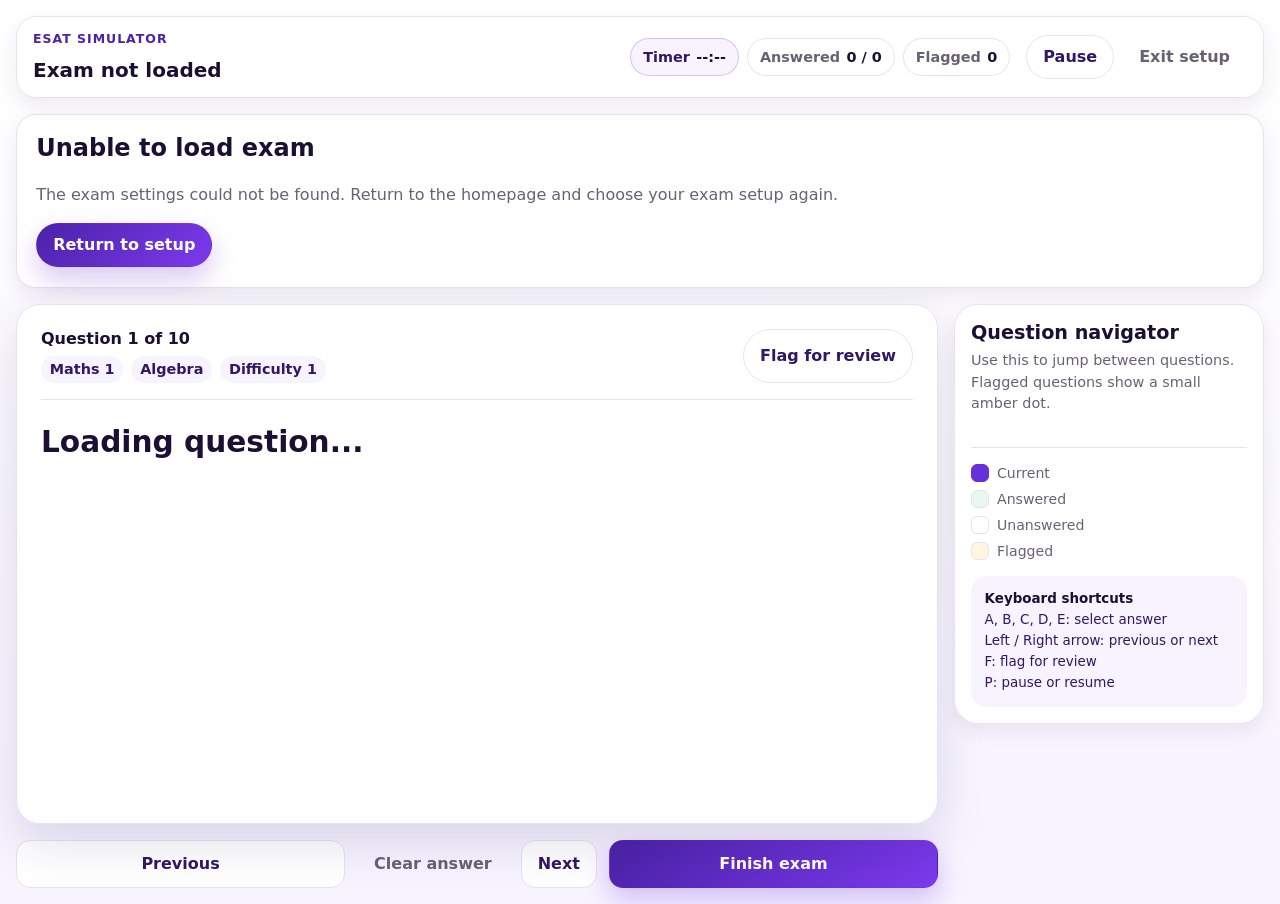
==== exam.html @ 034f460e "Add exam engine" ====
<!DOCTYPE html>
<html lang="en">
<head>
  <meta charset="UTF-8">
  <meta name="viewport" content="width=device-width, initial-scale=1.0">
  <title>Exam | ESAT Simulator</title>
  <meta name="description" content="Timed ESAT-style local exam simulator.">
  <link rel="stylesheet" href="assets/styles.css">

  <style>
    body.exam-body {
      background: linear-gradient(180deg, #ffffff, #f7f3ff);
    }

    .exam-shell {
      width: min(100%, 1280px);
      margin: 0 auto;
      padding: 1rem;
    }

    .exam-topbar {
      position: sticky;
      top: 0;
      z-index: 20;
      display: grid;
      grid-template-columns: minmax(220px, 1fr) auto auto;
      align-items: center;
      gap: 1rem;
      padding: 0.9rem 1rem;
      border: 1px solid var(--line);
      border-radius: 20px;
      background: rgba(255, 255, 255, 0.94);
      box-shadow: var(--shadow-sm);
    }

    .exam-title-block h1 {
      margin: 0;
      color: var(--purple-950);
      font-size: 1.25rem;
      line-height: 1.2;
    }

    .exam-stat-row {
      display: flex;
      flex-wrap: wrap;
      gap: 0.5rem;
      align-items: center;
      justify-content: center;
    }

    .exam-pill {
      display: inline-flex;
      align-items: center;
      gap: 0.4rem;
      min-height: 38px;
      padding: 0.55rem 0.75rem;
      border: 1px solid var(--line);
      border-radius: 999px;
      background: var(--white);
      color: var(--muted);
      font-size: 0.9rem;
      font-weight: 750;
    }

    .exam-pill strong {
      color: var(--purple-950);
      font-variant-numeric: tabular-nums;
    }

    .timer-pill {
      border-color: rgba(124, 58, 237, 0.28);
      background: var(--purple-50);
      color: var(--purple-800);
    }

    .timer-pill.warning {
      background: var(--warning-bg);
      color: var(--warning);
    }

    .timer-pill.danger {
      background: #fff1f2;
      color: #b91c1c;
    }

    .exam-header-actions {
      display: flex;
      gap: 0.5rem;
      align-items: center;
    }

    .exam-layout {
      display: grid;
      grid-template-columns: minmax(0, 1fr) 310px;
      gap: 1rem;
      align-items: start;
      margin-top: 1rem;
    }

    .question-card {
      position: relative;
      min-height: 520px;
      padding: 1.5rem;
      border: 1px solid var(--line);
      border-radius: 24px;
      background: rgba(255, 255, 255, 0.94);
      box-shadow: var(--shadow-md);
      overflow: hidden;
    }

    .question-header {
      display: flex;
      justify-content: space-between;
      gap: 1rem;
      padding-bottom: 1rem;
      border-bottom: 1px solid var(--line);
    }

    .question-number {
      color: var(--purple-950);
      font-weight: 900;
    }

    .question-kicker {
      display: flex;
      flex-wrap: wrap;
      gap: 0.5rem;
      margin-top: 0.5rem;
      color: var(--muted);
      font-size: 0.9rem;
      font-weight: 750;
    }

    .question-kicker span {
      display: inline-flex;
      padding: 0.35rem 0.55rem;
      border-radius: 999px;
      background: var(--purple-50);
      color: var(--purple-800);
    }

    .question-text {
      margin: 1.35rem 0 1.2rem;
      color: var(--purple-950);
      font-size: clamp(1.25rem, 2.5vw, 1.85rem);
      line-height: 1.45;
    }

    .answer-list {
      display: grid;
      gap: 0.75rem;
      margin-top: 1rem;
    }

    .answer-option {
      display: grid;
      grid-template-columns: 44px minmax(0, 1fr);
      align-items: center;
      gap: 0.85rem;
      width: 100%;
      min-height: 62px;
      padding: 0.75rem;
      border: 1px solid var(--line);
      border-radius: 16px;
      background: var(--white);
      color: var(--ink);
      text-align: left;
    }

    .answer-option:hover {
      border-color: rgba(124, 58, 237, 0.45);
      box-shadow: var(--shadow-sm);
    }

    .answer-option.selected {
      border-color: var(--purple-500);
      background: linear-gradient(180deg, #ffffff, var(--purple-50));
      box-shadow: 0 0 0 4px rgba(124, 58, 237, 0.1);
    }

    .answer-letter {
      display: grid;
      place-items: center;
      width: 38px;
      height: 38px;
      border-radius: 999px;
      background: var(--purple-100);
      color: var(--purple-800);
      font-weight: 900;
    }

    .answer-option.selected .answer-letter {
      background: var(--purple-600);
      color: var(--white);
    }

    .answer-text {
      font-size: 1rem;
      line-height: 1.45;
    }

    .exam-control-row {
      display: grid;
      grid-template-columns: 1fr auto auto 1fr;
      gap: 0.75rem;
      margin-top: 1rem;
    }

    .exam-control-row .button {
      min-height: 48px;
      border-radius: 14px;
    }

    .flag-active {
      border-color: rgba(154, 91, 0, 0.3);
      background: var(--warning-bg);
      color: var(--warning);
    }

    .pause-overlay {
      position: absolute;
      inset: 0;
      z-index: 10;
      display: none;
      place-items: center;
      padding: 1.5rem;
      background: rgba(255, 255, 255, 0.97);
      text-align: center;
    }

    .pause-overlay.visible {
      display: grid;
    }

    .pause-box {
      width: min(100%, 460px);
      padding: 1.5rem;
      border: 1px solid var(--line);
      border-radius: 24px;
      background: var(--white);
      box-shadow: var(--shadow-md);
    }

    .pause-box h2 {
      margin: 0;
      color: var(--purple-950);
      font-size: 1.6rem;
    }

    .pause-box p {
      margin: 0.75rem 0 1.2rem;
      color: var(--muted);
      line-height: 1.6;
    }

    .navigator-panel {
      position: sticky;
      top: 6.5rem;
      padding: 1rem;
      border: 1px solid var(--line);
      border-radius: 24px;
      background: rgba(255, 255, 255, 0.94);
      box-shadow: var(--shadow-sm);
    }

    .navigator-panel h2 {
      margin: 0;
      color: var(--purple-950);
      font-size: 1.2rem;
    }

    .navigator-panel p {
      margin: 0.4rem 0 1rem;
      color: var(--muted);
      font-size: 0.9rem;
      line-height: 1.5;
    }

    .question-nav-grid {
      display: grid;
      grid-template-columns: repeat(5, 1fr);
      gap: 0.45rem;
    }

    .nav-question-button {
      position: relative;
      display: grid;
      place-items: center;
      min-height: 42px;
      border: 1px solid var(--line);
      border-radius: 12px;
      background: var(--white);
      color: var(--muted);
      font-weight: 850;
    }

    .nav-question-button.current {
      border-color: var(--purple-600);
      background: var(--purple-600);
      color: var(--white);
    }

    .nav-question-button.answered:not(.current) {
      border-color: rgba(19, 122, 70, 0.25);
      background: var(--success-bg);
      color: var(--success);
    }

    .nav-question-button.flagged::after {
      content: "";
      position: absolute;
      top: 5px;
      right: 5px;
      width: 8px;
      height: 8px;
      border-radius: 999px;
      background: #f59e0b;
    }

    .nav-legend {
      display: grid;
      gap: 0.5rem;
      margin-top: 1rem;
      padding-top: 1rem;
      border-top: 1px solid var(--line);
    }

    .legend-item {
      display: flex;
      align-items: center;
      gap: 0.5rem;
      color: var(--muted);
      font-size: 0.88rem;
    }

    .legend-swatch {
      width: 18px;
      height: 18px;
      border: 1px solid var(--line);
      border-radius: 6px;
      background: var(--white);
    }

    .legend-swatch.current {
      border-color: var(--purple-600);
      background: var(--purple-600);
    }

    .legend-swatch.answered {
      background: var(--success-bg);
    }

    .legend-swatch.flagged {
      background: var(--warning-bg);
    }

    .keyboard-help {
      margin-top: 1rem;
      padding: 0.85rem;
      border-radius: 16px;
      background: var(--purple-50);
      color: var(--purple-800);
      font-size: 0.84rem;
      line-height: 1.55;
    }

    .keyboard-help strong {
      color: var(--purple-950);
    }

    .exam-error {
      margin-top: 1rem;
      padding: 1.2rem;
      border: 1px solid var(--line);
      border-radius: 20px;
      background: #ffffff;
      box-shadow: var(--shadow-sm);
    }

    .exam-error h2 {
      margin-top: 0;
      color: var(--purple-950);
    }

    .exam-error p {
      color: var(--muted);
      line-height: 1.6;
    }

    @media (max-width: 1020px) {
      .exam-topbar {
        grid-template-columns: 1fr;
      }

      .exam-stat-row {
        justify-content: flex-start;
      }

      .exam-header-actions {
        justify-content: flex-start;
      }

      .exam-layout {
        grid-template-columns: 1fr;
      }

      .navigator-panel {
        position: static;
      }
    }

    @media (max-width: 680px) {
      .exam-shell {
        padding: 0.75rem;
      }

      .question-card {
        min-height: 480px;
        padding: 1rem;
      }

      .question-header {
        flex-direction: column;
      }

      .exam-control-row {
        grid-template-columns: 1fr;
      }

      .question-nav-grid {
        grid-template-columns: repeat(4, 1fr);
      }

      .answer-option {
        grid-template-columns: 38px minmax(0, 1fr);
      }

      .answer-letter {
        width: 34px;
        height: 34px;
      }
    }
  </style>
</head>

<body class="exam-body">
  <div class="exam-shell">
    <header class="exam-topbar">
      <div class="exam-title-block">
        <p class="eyebrow">ESAT Simulator</p>
        <h1 id="examModuleTitle">Loading exam...</h1>
      </div>

      <div class="exam-stat-row" aria-label="Exam status">
        <div id="timerPill" class="exam-pill timer-pill">
          Timer
          <strong id="timerDisplay">--:--</strong>
        </div>
        <div class="exam-pill">
          Answered
          <strong id="answeredCount">0 / 0</strong>
        </div>
        <div class="exam-pill">
          Flagged
          <strong id="flaggedCount">0</strong>
        </div>
      </div>

      <div class="exam-header-actions">
        <button type="button" id="pauseBtn" class="button button-secondary">Pause</button>
        <a href="index.html" class="button button-ghost">Exit setup</a>
      </div>
    </header>

    <main id="examApp">
      <div id="examError" class="exam-error" hidden>
        <h2>Unable to load exam</h2>
        <p id="examErrorText">
          The exam settings could not be found. Return to the homepage and choose your exam setup again.
        </p>
        <a href="index.html" class="button button-primary">Return to setup</a>
      </div>

      <div id="examInterface" class="exam-layout" hidden>
        <section class="exam-main" aria-label="Question area">
          <article class="question-card">
            <div id="pauseOverlay" class="pause-overlay" aria-live="polite">
              <div class="pause-box">
                <h2>Exam paused</h2>
                <p>The question has been hidden while the timer is paused. Press P or use the button below to resume.</p>
                <button type="button" id="resumeOverlayBtn" class="button button-primary full-width">Resume exam</button>
              </div>
            </div>

            <div class="question-header">
              <div>
                <div class="question-number" id="questionPosition">Question 1 of 10</div>
                <div class="question-kicker">
                  <span id="questionSubject">Maths 1</span>
                  <span id="questionTopic">Algebra</span>
                  <span id="questionDifficulty">Difficulty 1</span>
                </div>
              </div>

              <button type="button" id="flagBtn" class="button button-secondary">
                Flag for review
              </button>
            </div>

            <h2 id="questionText" class="question-text">Loading question...</h2>

            <div id="answerList" class="answer-list" role="radiogroup" aria-label="Answer choices"></div>
          </article>

          <div class="exam-control-row">
            <button type="button" id="prevBtn" class="button button-secondary">Previous</button>
            <button type="button" id="clearAnswerBtn" class="button button-ghost">Clear answer</button>
            <button type="button" id="nextBtn" class="button button-secondary">Next</button>
            <button type="button" id="finishBtn" class="button button-primary">Finish exam</button>
          </div>
        </section>

        <aside class="navigator-panel" aria-label="Question navigator">
          <h2>Question navigator</h2>
          <p>Use this to jump between questions. Flagged questions show a small amber dot.</p>

          <div id="questionNavigator" class="question-nav-grid"></div>

          <div class="nav-legend">
            <div class="legend-item">
              <span class="legend-swatch current"></span>
              Current
            </div>
            <div class="legend-item">
              <span class="legend-swatch answered"></span>
              Answered
            </div>
            <div class="legend-item">
              <span class="legend-swatch"></span>
              Unanswered
            </div>
            <div class="legend-item">
              <span class="legend-swatch flagged"></span>
              Flagged
            </div>
          </div>

          <div class="keyboard-help">
            <strong>Keyboard shortcuts</strong><br>
            A, B, C, D, E: select answer<br>
            Left / Right arrow: previous or next<br>
            F: flag for review<br>
            P: pause or resume
          </div>
        </aside>
      </div>
    </main>
  </div>

  <script src="assets/questionBank.js"></script>
  <script src="assets/topicWeights.js"></script>
  <script src="assets/app.js"></script>
  <script src="assets/exam.js"></script>
</body>
</html>
---- assets/styles.css ----
:root {
  --purple-950: #1b1033;
  --purple-900: #26134d;
  --purple-800: #321766;
  --purple-700: #4b22a8;
  --purple-600: #6730d8;
  --purple-500: #7c3aed;
  --purple-100: #ede7ff;
  --purple-50: #f7f3ff;

  --white: #ffffff;
  --ink: #171321;
  --muted: #686174;
  --line: #e7e1f4;
  --soft: #faf8ff;
  --success: #137a46;
  --success-bg: #e9f8ef;
  --warning: #9a5b00;
  --warning-bg: #fff6df;

  --shadow-sm: 0 8px 20px rgba(36, 20, 82, 0.08);
  --shadow-md: 0 18px 50px rgba(36, 20, 82, 0.14);
  --radius-sm: 10px;
  --radius-md: 16px;
  --radius-lg: 24px;
  --max-width: 1180px;
}

* {
  box-sizing: border-box;
}

html {
  scroll-behavior: smooth;
}

body {
  margin: 0;
  min-height: 100vh;
  font-family: Inter, ui-sans-serif, system-ui, -apple-system, BlinkMacSystemFont, "Segoe UI", Arial, sans-serif;
  color: var(--ink);
  background:
    radial-gradient(circle at top left, rgba(124, 58, 237, 0.16), transparent 34rem),
    linear-gradient(180deg, var(--white), var(--purple-50));
}

a {
  color: inherit;
  text-decoration: none;
}

button,
input {
  font: inherit;
}

button {
  cursor: pointer;
}

button:disabled {
  cursor: not-allowed;
  opacity: 0.55;
}

code {
  padding: 0.15rem 0.35rem;
  border: 1px solid var(--line);
  border-radius: 6px;
  background: var(--purple-50);
  color: var(--purple-800);
  font-size: 0.92em;
}

.page-shell {
  width: min(100%, var(--max-width));
  margin: 0 auto;
  padding: 0 1.25rem 2rem;
}

.site-header {
  display: flex;
  align-items: center;
  justify-content: space-between;
  gap: 1.5rem;
  padding: 1.25rem 0;
}

.brand {
  display: inline-flex;
  align-items: center;
  gap: 0.75rem;
}

.brand-mark {
  display: grid;
  place-items: center;
  width: 44px;
  height: 44px;
  border-radius: 14px;
  background: linear-gradient(135deg, var(--purple-700), var(--purple-500));
  color: var(--white);
  font-weight: 800;
  box-shadow: var(--shadow-sm);
}

.brand-text {
  display: flex;
  flex-direction: column;
  line-height: 1.1;
}

.brand-text strong {
  font-size: 1rem;
  color: var(--purple-950);
}

.brand-text small {
  margin-top: 0.2rem;
  color: var(--muted);
}

.main-nav {
  display: flex;
  align-items: center;
  gap: 0.35rem;
  padding: 0.35rem;
  border: 1px solid var(--line);
  border-radius: 999px;
  background: rgba(255, 255, 255, 0.76);
  backdrop-filter: blur(12px);
}

.main-nav a {
  padding: 0.6rem 0.9rem;
  border-radius: 999px;
  color: var(--muted);
  font-weight: 650;
  font-size: 0.92rem;
}

.main-nav a:hover,
.main-nav a.active {
  background: var(--purple-100);
  color: var(--purple-800);
}

.hero {
  display: grid;
  grid-template-columns: minmax(0, 1.35fr) minmax(320px, 0.65fr);
  gap: 1.5rem;
  align-items: stretch;
  padding: 3.5rem 0 2rem;
}

.hero-content {
  padding: 3rem;
  border: 1px solid var(--line);
  border-radius: var(--radius-lg);
  background:
    linear-gradient(135deg, rgba(255, 255, 255, 0.94), rgba(247, 243, 255, 0.92)),
    radial-gradient(circle at top right, rgba(124, 58, 237, 0.16), transparent 18rem);
  box-shadow: var(--shadow-md);
}

.eyebrow {
  margin: 0 0 0.75rem;
  color: var(--purple-700);
  font-size: 0.78rem;
  font-weight: 800;
  letter-spacing: 0.08em;
  text-transform: uppercase;
}

.hero h1 {
  max-width: 760px;
  margin: 0;
  color: var(--purple-950);
  font-size: clamp(2.15rem, 6vw, 4.5rem);
  line-height: 0.98;
  letter-spacing: -0.055em;
}

.hero-copy {
  max-width: 690px;
  margin: 1.4rem 0 0;
  color: var(--muted);
  font-size: 1.08rem;
  line-height: 1.7;
}

.hero-actions {
  display: flex;
  flex-wrap: wrap;
  gap: 0.75rem;
  margin-top: 2rem;
}

.button {
  display: inline-flex;
  align-items: center;
  justify-content: center;
  min-height: 44px;
  padding: 0.75rem 1rem;
  border: 1px solid transparent;
  border-radius: 999px;
  font-weight: 800;
  line-height: 1;
  transition: transform 0.18s ease, box-shadow 0.18s ease, background 0.18s ease;
}

.button:hover {
  transform: translateY(-1px);
}

.button-primary {
  background: linear-gradient(135deg, var(--purple-700), var(--purple-500));
  color: var(--white);
  box-shadow: 0 12px 26px rgba(103, 48, 216, 0.26);
}

.button-primary:hover {
  box-shadow: 0 16px 32px rgba(103, 48, 216, 0.32);
}

.button-secondary {
  border-color: var(--line);
  background: var(--white);
  color: var(--purple-800);
}

.button-secondary:hover {
  background: var(--purple-50);
}

.button-ghost {
  border-color: transparent;
  background: transparent;
  color: var(--muted);
}

.button-ghost:hover {
  background: var(--purple-50);
  color: var(--purple-800);
}

.full-width {
  width: 100%;
}

.hero-panel,
.sticky-panel,
.info-card,
.workflow-card {
  border: 1px solid var(--line);
  background: rgba(255, 255, 255, 0.86);
  box-shadow: var(--shadow-sm);
}

.hero-panel {
  display: flex;
  flex-direction: column;
  justify-content: space-between;
  padding: 1.4rem;
  border-radius: var(--radius-lg);
}

.panel-topline {
  display: inline-flex;
  align-items: center;
  gap: 0.5rem;
  color: var(--purple-800);
  font-weight: 800;
}

.live-dot {
  width: 0.75rem;
  height: 0.75rem;
  border-radius: 999px;
  background: #22c55e;
  box-shadow: 0 0 0 5px rgba(34, 197, 94, 0.14);
}

.metric-grid {
  display: grid;
  gap: 0.75rem;
  margin: 1.5rem 0;
}

.metric {
  padding: 1rem;
  border: 1px solid var(--line);
  border-radius: var(--radius-md);
  background: var(--soft);
}

.metric span {
  display: block;
  margin-bottom: 0.35rem;
  color: var(--muted);
  font-size: 0.85rem;
}

.metric strong {
  color: var(--purple-950);
  font-size: 1.2rem;
}

.small-note,
.muted {
  color: var(--muted);
}

.small-note {
  margin: 0;
  font-size: 0.9rem;
  line-height: 1.5;
}

.section-grid {
  display: grid;
  grid-template-columns: minmax(0, 1fr) 340px;
  gap: 1.5rem;
  align-items: start;
  padding: 2rem 0;
}

.setup-main,
.info-section {
  min-width: 0;
}

.section-heading {
  margin-bottom: 1.2rem;
}

.section-heading h2 {
  margin: 0;
  color: var(--purple-950);
  font-size: clamp(1.65rem, 3vw, 2.35rem);
  line-height: 1.05;
  letter-spacing: -0.035em;
}

.section-heading p:not(.eyebrow) {
  max-width: 720px;
  margin: 0.75rem 0 0;
  color: var(--muted);
  line-height: 1.65;
}

.setup-form {
  display: grid;
  gap: 1rem;
}

.choice-section {
  margin: 0;
  padding: 1.25rem;
  border: 1px solid var(--line);
  border-radius: var(--radius-lg);
  background: rgba(255, 255, 255, 0.86);
  box-shadow: var(--shadow-sm);
}

.choice-section legend {
  display: flex;
  align-items: center;
  gap: 0.65rem;
  padding: 0 0.3rem;
  color: var(--purple-950);
  font-weight: 850;
}

.step-number {
  display: grid;
  place-items: center;
  width: 1.75rem;
  height: 1.75rem;
  border-radius: 999px;
  background: var(--purple-100);
  color: var(--purple-800);
  font-size: 0.85rem;
}

.card-options {
  display: grid;
  gap: 0.9rem;
  margin-top: 1rem;
}

.three-columns {
  grid-template-columns: repeat(3, minmax(0, 1fr));
}

.choice-card {
  position: relative;
  display: block;
  min-height: 154px;
}

.choice-card.compact {
  min-height: 118px;
}

.choice-card input {
  position: absolute;
  inset: 1rem auto auto 1rem;
  width: 1.1rem;
  height: 1.1rem;
  accent-color: var(--purple-600);
}

.choice-card-body {
  display: flex;
  flex-direction: column;
  height: 100%;
  padding: 1.1rem 1.1rem 1.1rem 2.8rem;
  border: 1px solid var(--line);
  border-radius: var(--radius-md);
  background: var(--white);
  transition: border 0.18s ease, box-shadow 0.18s ease, transform 0.18s ease, background 0.18s ease;
}

.choice-card:hover .choice-card-body {
  transform: translateY(-1px);
  border-color: rgba(124, 58, 237, 0.42);
  box-shadow: var(--shadow-sm);
}

.choice-card input:checked + .choice-card-body {
  border-color: var(--purple-500);
  background: linear-gradient(180deg, var(--white), var(--purple-50));
  box-shadow: 0 0 0 4px rgba(124, 58, 237, 0.10);
}

.choice-title {
  color: var(--purple-950);
  font-size: 1.05rem;
  font-weight: 850;
}

.choice-subtitle {
  margin-top: 0.45rem;
  color: var(--muted);
  font-size: 0.92rem;
  line-height: 1.45;
}

.choice-meta {
  display: inline-flex;
  width: fit-content;
  margin-top: auto;
  padding: 0.35rem 0.55rem;
  border-radius: 999px;
  background: var(--purple-100);
  color: var(--purple-800);
  font-size: 0.78rem;
  font-weight: 800;
}

.summary-panel {
  min-width: 0;
}

.sticky-panel {
  position: sticky;
  top: 1rem;
  padding: 1.25rem;
  border-radius: var(--radius-lg);
}

.summary-header h3 {
  margin: 0;
  color: var(--purple-950);
  font-size: 1.45rem;
}

.summary-list {
  display: grid;
  gap: 0.75rem;
  margin: 1rem 0;
}

.summary-list div {
  display: flex;
  align-items: flex-start;
  justify-content: space-between;
  gap: 1rem;
  padding: 0.85rem 0;
  border-bottom: 1px solid var(--line);
}

.summary-list span {
  color: var(--muted);
}

.summary-list strong {
  color: var(--purple-950);
  text-align: right;
}

.status-message {
  margin: 1rem 0;
  padding: 0.8rem 0.9rem;
  border-radius: var(--radius-sm);
  font-size: 0.92rem;
  font-weight: 750;
  line-height: 1.45;
}

.status-message.success {
  background: var(--success-bg);
  color: var(--success);
}

.status-message.warning {
  background: var(--warning-bg);
  color: var(--warning);
}

.summary-actions {
  display: grid;
  gap: 0.65rem;
}

.info-section {
  padding: 2rem 0;
}

.info-grid {
  display: grid;
  grid-template-columns: 340px minmax(0, 1fr);
  gap: 1rem;
}

.info-card {
  padding: 1.25rem;
  border-radius: var(--radius-lg);
}

.info-card.wide {
  min-width: 0;
}

.info-card h3,
.workflow-card h3 {
  margin: 0 0 0.9rem;
  color: var(--purple-950);
}

.bank-stats {
  display: grid;
  gap: 0.5rem;
}

.stat-row {
  display: flex;
  justify-content: space-between;
  gap: 1rem;
  padding: 0.75rem 0;
  border-bottom: 1px solid var(--line);
}

.stat-row span {
  color: var(--muted);
}

.stat-row strong {
  color: var(--purple-950);
}

.stat-row-total {
  margin-top: 0.25rem;
  padding: 0.85rem;
  border: 0;
  border-radius: var(--radius-sm);
  background: var(--purple-50);
}

.topic-preview {
  display: grid;
  gap: 1rem;
}

.topic-card {
  padding: 1rem;
  border: 1px solid var(--line);
  border-radius: var(--radius-md);
  background: var(--white);
}

.topic-card-header {
  display: flex;
  align-items: baseline;
  justify-content: space-between;
  gap: 1rem;
  margin-bottom: 0.9rem;
}

.topic-card-header h4 {
  margin: 0;
  color: var(--purple-950);
}

.topic-card-header span {
  color: var(--muted);
  font-size: 0.88rem;
  font-weight: 700;
}

.topic-line {
  display: grid;
  gap: 0.35rem;
  margin: 0.75rem 0;
}

.topic-line-top {
  display: flex;
  justify-content: space-between;
  gap: 1rem;
  color: var(--muted);
  font-size: 0.88rem;
}

.topic-line-top span:first-child {
  color: var(--ink);
  font-weight: 700;
}

.topic-bar {
  overflow: hidden;
  height: 0.55rem;
  border-radius: 999px;
  background: var(--purple-100);
}

.topic-bar span {
  display: block;
  height: 100%;
  border-radius: inherit;
  background: linear-gradient(90deg, var(--purple-700), var(--purple-500));
}

.workflow-grid {
  display: grid;
  grid-template-columns: repeat(3, minmax(0, 1fr));
  gap: 1rem;
}

.workflow-card {
  padding: 1.25rem;
  border-radius: var(--radius-lg);
}

.workflow-card span {
  display: inline-flex;
  margin-bottom: 1rem;
  color: var(--purple-600);
  font-size: 0.85rem;
  font-weight: 900;
  letter-spacing: 0.08em;
}

.workflow-card p {
  margin: 0;
  color: var(--muted);
  line-height: 1.6;
}

.site-footer {
  display: flex;
  flex-wrap: wrap;
  justify-content: space-between;
  gap: 0.75rem;
  padding: 2rem 0 1rem;
  border-top: 1px solid var(--line);
  color: var(--purple-950);
  font-size: 0.92rem;
}

.site-footer p {
  margin: 0;
}

@media (max-width: 980px) {
  .hero,
  .section-grid,
  .info-grid {
    grid-template-columns: 1fr;
  }

  .sticky-panel {
    position: static;
  }

  .three-columns,
  .workflow-grid {
    grid-template-columns: 1fr;
  }

  .hero-content {
    padding: 2rem;
  }
}

@media (max-width: 680px) {
  .page-shell {
    padding: 0 1rem 1.5rem;
  }

  .site-header {
    align-items: flex-start;
    flex-direction: column;
  }

  .main-nav {
    width: 100%;
    justify-content: space-between;
  }

  .main-nav a {
    flex: 1;
    text-align: center;
  }

  .hero {
    padding-top: 1.5rem;
  }

  .hero-content {
    padding: 1.4rem;
  }

  .hero-actions {
    flex-direction: column;
  }

  .button {
    width: 100%;
  }

  .choice-section,
  .info-card,
  .workflow-card,
  .sticky-panel {
    padding: 1rem;
  }

  .summary-list div,
  .stat-row,
  .topic-card-header,
  .topic-line-top {
    align-items: flex-start;
    flex-direction: column;
    gap: 0.35rem;
  }

  .summary-list strong {
    text-align: left;
  }
}
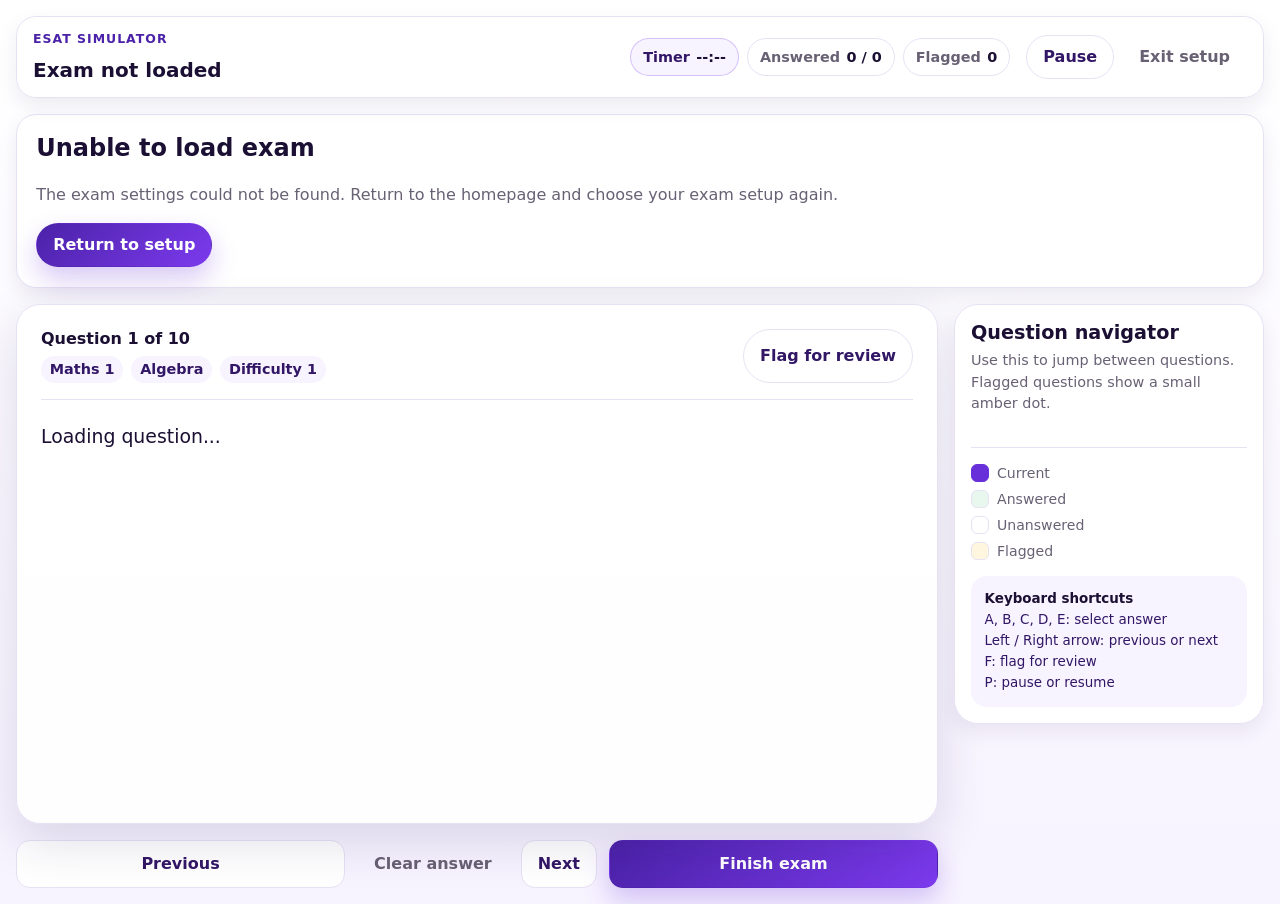
==== commit 3e7b5812: "Adjust exam question text display" ====
--- a/exam.html
+++ b/exam.html
@@ -142,8 +142,10 @@
     .question-text {
       margin: 1.35rem 0 1.2rem;
       color: var(--purple-950);
-      font-size: clamp(1.25rem, 2.5vw, 1.85rem);
-      line-height: 1.45;
+      font-size: clamp(1rem, 1.6vw, 1.18rem);
+      font-weight: 500;
+      line-height: 1.65;
+      white-space: pre-line;
     }
 
     .answer-list {
@@ -507,7 +509,11 @@
               </button>
             </div>
 
-            <h2 id="questionText" class="question-text">Loading question...</h2>
+            <div id="questionText" class="question-text">Loading question...</div>
+
+            <div id="questionImageWrap" class="question-image-wrap" hidden>
+              <img id="questionImage" class="question-image" src="" alt="">
+            </div>
 
             <div id="answerList" class="answer-list" role="radiogroup" aria-label="Answer choices"></div>
           </article>
--- a/assets/styles.css
+++ b/assets/styles.css
@@ -759,4 +759,293 @@
   .summary-list strong {
     text-align: left;
   }
+}
+.question-text {
+  white-space: pre-line;
+  font-size: clamp(1rem, 1.6vw, 1.18rem);
+  font-weight: 500;
+  line-height: 1.65;
+}
+
+.question-image-wrap {
+  display: flex;
+  justify-content: center;
+  margin: 0 0 1.2rem;
+  padding: 1rem;
+  border: 1px solid var(--line);
+  border-radius: var(--radius-md);
+  background: var(--soft);
+}
+
+.question-image-wrap[hidden] {
+  display: none;
+}
+
+.question-image {
+  display: block;
+  max-width: 100%;
+  max-height: 420px;
+  width: auto;
+  height: auto;
+  border-radius: var(--radius-sm);
+  object-fit: contain;
+}
+
+/* Lightweight local maths rendering */
+.math-rendered {
+  font-family: inherit;
+}
+
+.math-inline {
+  display: inline;
+  line-height: inherit;
+  white-space: normal;
+}
+
+.math-inline sup,
+.math-inline sub {
+  font-size: 0.72em;
+  line-height: 0;
+  position: relative;
+  vertical-align: baseline;
+}
+
+.math-inline sup {
+  top: -0.48em;
+}
+
+.math-inline sub {
+  top: 0.22em;
+}
+
+.math-frac {
+  display: inline-grid;
+  grid-template-rows: auto auto;
+  align-items: center;
+  justify-items: center;
+  vertical-align: middle;
+  margin: 0 0.14em;
+  line-height: 1.05;
+  font-size: 0.94em;
+}
+
+.math-frac .math-num {
+  display: block;
+  padding: 0 0.22em 0.08em;
+  border-bottom: 1.5px solid currentColor;
+  min-width: 1.15em;
+  text-align: center;
+}
+
+.math-frac .math-den {
+  display: block;
+  padding: 0.08em 0.22em 0;
+  min-width: 1.15em;
+  text-align: center;
+}
+
+.math-sqrt {
+  display: inline-flex;
+  align-items: flex-start;
+  vertical-align: middle;
+  margin: 0 0.08em;
+}
+
+.math-sqrt::before {
+  content: "√";
+  font-size: 1.08em;
+  line-height: 1;
+  margin-right: 0.02em;
+}
+
+.math-radicand {
+  display: inline-block;
+  padding: 0.02em 0.18em 0;
+  border-top: 1.5px solid currentColor;
+  line-height: 1.15;
+}
+
+.answer-text .math-frac,
+.review-question .math-frac,
+.explanation-box .math-frac {
+  transform: translateY(-0.03em);
+}
+
+.question-text .math-frac {
+  font-size: 0.9em;
+}
+
+.question-text .math-sqrt {
+  font-size: 0.95em;
+}
+/* Student profile system */
+.profile-widget {
+  display: grid;
+  grid-template-columns: minmax(0, 1fr) auto;
+  gap: 1rem;
+  align-items: center;
+  margin: 0 0 1rem;
+  padding: 1rem;
+  border: 1px solid var(--line);
+  border-radius: 20px;
+  background: rgba(255, 255, 255, 0.9);
+  box-shadow: var(--shadow-sm);
+}
+
+.profile-widget h2 {
+  margin: 0;
+  color: var(--purple-950);
+  font-size: 1.15rem;
+}
+
+.profile-widget h2 span {
+  color: var(--purple-700);
+}
+
+.profile-widget p:not(.eyebrow) {
+  margin: 0.35rem 0 0;
+  color: var(--muted);
+  font-size: 0.92rem;
+}
+
+.profile-widget-actions {
+  display: flex;
+  flex-wrap: wrap;
+  justify-content: flex-end;
+  gap: 0.5rem;
+}
+
+.profile-widget select {
+  min-height: 44px;
+  padding: 0.65rem 0.8rem;
+  border: 1px solid var(--line);
+  border-radius: 999px;
+  background: #ffffff;
+  color: var(--purple-950);
+  font-weight: 750;
+}
+
+.profile-import-label {
+  position: relative;
+  overflow: hidden;
+}
+
+.profile-import-label input {
+  position: absolute;
+  inset: 0;
+  opacity: 0;
+  cursor: pointer;
+}
+
+/* Lightweight local maths rendering */
+.math-rendered {
+  font-family: inherit;
+}
+
+.math-inline {
+  display: inline;
+  line-height: inherit;
+  white-space: normal;
+}
+
+.math-inline sup,
+.math-inline sub {
+  font-size: 0.72em;
+  line-height: 0;
+  position: relative;
+  vertical-align: baseline;
+}
+
+.math-inline sup {
+  top: -0.48em;
+}
+
+.math-inline sub {
+  top: 0.22em;
+}
+
+.math-frac {
+  display: inline-grid;
+  grid-template-rows: auto auto;
+  align-items: center;
+  justify-items: center;
+  vertical-align: middle;
+  margin: 0 0.14em;
+  line-height: 1.05;
+  font-size: 0.94em;
+}
+
+.math-frac .math-num {
+  display: block;
+  padding: 0 0.22em 0.08em;
+  border-bottom: 1.5px solid currentColor;
+  min-width: 1.15em;
+  text-align: center;
+}
+
+.math-frac .math-den {
+  display: block;
+  padding: 0.08em 0.22em 0;
+  min-width: 1.15em;
+  text-align: center;
+}
+
+.math-sqrt {
+  display: inline-flex;
+  align-items: flex-start;
+  vertical-align: middle;
+  margin: 0 0.08em;
+}
+
+.math-sqrt::before {
+  content: "√";
+  font-size: 1.08em;
+  line-height: 1;
+  margin-right: 0.02em;
+}
+
+.math-radicand {
+  display: inline-block;
+  padding: 0.02em 0.18em 0;
+  border-top: 1.5px solid currentColor;
+  line-height: 1.15;
+}
+
+.answer-text .math-frac,
+.review-question .math-frac,
+.explanation-box .math-frac {
+  transform: translateY(-0.03em);
+}
+
+.question-text .math-frac {
+  font-size: 0.9em;
+}
+
+.question-text .math-sqrt {
+  font-size: 0.95em;
+}
+
+.exam-repeat-notice {
+  margin: 1rem 0;
+}
+
+@media (max-width: 980px) {
+  .profile-widget {
+    grid-template-columns: 1fr;
+  }
+
+  .profile-widget-actions {
+    justify-content: flex-start;
+  }
+}
+
+@media (max-width: 680px) {
+  .profile-widget-actions {
+    flex-direction: column;
+  }
+
+  .profile-widget-actions .button,
+  .profile-widget-actions select {
+    width: 100%;
+  }
 }
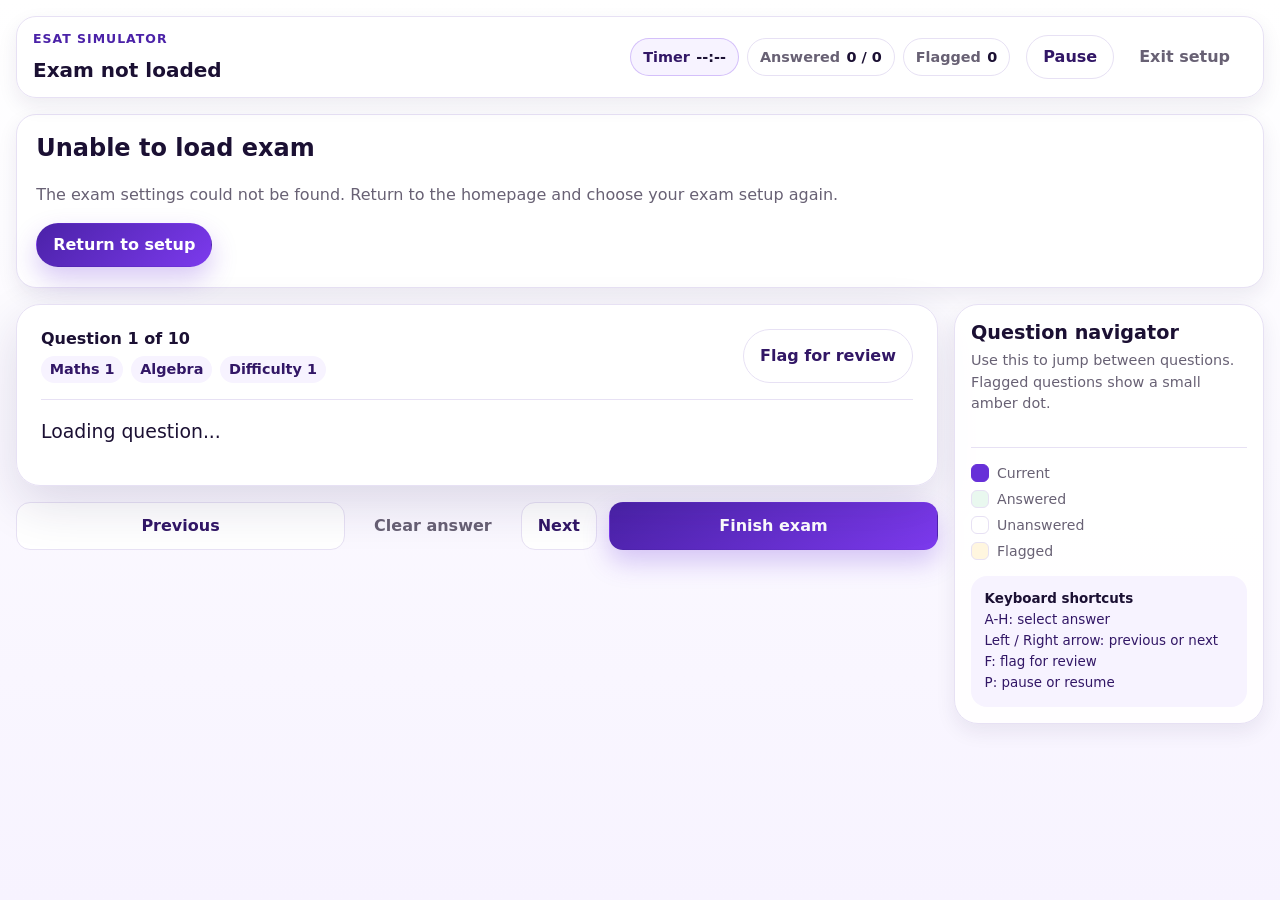
==== commit a3764cae: "Add KaTeX rendering and clean formula data" ====
--- a/exam.html
+++ b/exam.html
@@ -4,8 +4,9 @@
   <meta charset="UTF-8">
   <meta name="viewport" content="width=device-width, initial-scale=1.0">
   <title>Exam | ESAT Simulator</title>
-  <meta name="description" content="Timed ESAT-style local exam simulator.">
-  <link rel="stylesheet" href="assets/styles.css">
+  <meta name="description" content="Timed ESAT-style local exam simulator.">
+  <link rel="stylesheet" href="assets/styles.css">
+  <link rel="stylesheet" href="https://cdn.jsdelivr.net/npm/katex@0.17.0/dist/katex.min.css" integrity="sha384-vlBdW0r3AcZO/HboRPznQNowvexd3fY8qHOWkBi5q7KGgqJ+F48+DceybYmrVbmB" crossorigin="anonymous">
 
   <style>
     body.exam-body {
@@ -97,9 +98,9 @@
       margin-top: 1rem;
     }
 
-    .question-card {
-      position: relative;
-      min-height: 520px;
+    .question-card {
+      position: relative;
+      min-height: 0;
       padding: 1.5rem;
       border: 1px solid var(--line);
       border-radius: 24px;
@@ -139,31 +140,31 @@
       color: var(--purple-800);
     }
 
-    .question-text {
-      margin: 1.35rem 0 1.2rem;
+    .question-text {
+      margin: 1.1rem 0 0.95rem;
       color: var(--purple-950);
       font-size: clamp(1rem, 1.6vw, 1.18rem);
       font-weight: 500;
-      line-height: 1.65;
+      line-height: 1.52;
       white-space: pre-line;
     }
 
-    .answer-list {
-      display: grid;
-      gap: 0.75rem;
-      margin-top: 1rem;
+    .answer-list {
+      display: grid;
+      gap: 0.55rem;
+      margin-top: 0.8rem;
     }
 
     .answer-option {
       display: grid;
-      grid-template-columns: 44px minmax(0, 1fr);
+      grid-template-columns: 40px minmax(0, 1fr);
       align-items: center;
       gap: 0.85rem;
       width: 100%;
-      min-height: 62px;
-      padding: 0.75rem;
-      border: 1px solid var(--line);
-      border-radius: 16px;
+      min-height: 52px;
+      padding: 0.58rem 0.7rem;
+      border: 1px solid var(--line);
+      border-radius: 13px;
       background: var(--white);
       color: var(--ink);
       text-align: left;
@@ -183,8 +184,8 @@
     .answer-letter {
       display: grid;
       place-items: center;
-      width: 38px;
-      height: 38px;
+      width: 34px;
+      height: 34px;
       border-radius: 999px;
       background: var(--purple-100);
       color: var(--purple-800);
@@ -416,8 +417,8 @@
         padding: 0.75rem;
       }
 
-      .question-card {
-        min-height: 480px;
+      .question-card {
+        min-height: 0;
         padding: 1rem;
       }
 
@@ -511,8 +512,9 @@
 
             <div id="questionText" class="question-text">Loading question...</div>
 
-            <div id="questionImageWrap" class="question-image-wrap" hidden>
-              <img id="questionImage" class="question-image" src="" alt="">
+            <div id="questionImageWrap" class="question-image-wrap" hidden>
+              <img id="questionImage" class="question-image" src="" alt="">
+              <p id="questionImageError" class="question-image-error" hidden></p>
             </div>
 
             <div id="answerList" class="answer-list" role="radiogroup" aria-label="Answer choices"></div>
@@ -553,7 +555,7 @@
 
           <div class="keyboard-help">
             <strong>Keyboard shortcuts</strong><br>
-            A, B, C, D, E: select answer<br>
+            A-H: select answer<br>
             Left / Right arrow: previous or next<br>
             F: flag for review<br>
             P: pause or resume
@@ -563,9 +565,11 @@
     </main>
   </div>
 
-  <script src="assets/questionBank.js"></script>
-  <script src="assets/topicWeights.js"></script>
-  <script src="assets/app.js"></script>
-  <script src="assets/exam.js"></script>
+  <script src="assets/questionBank.js"></script>
+  <script src="assets/topicWeights.js"></script>
+  <script src="https://cdn.jsdelivr.net/npm/katex@0.17.0/dist/katex.min.js" integrity="sha384-AtrdNsnxl/75rvBneBVH7DtOvCxSVahR2zWqle1coBKd8DEmLoviqNeJSx64gNAs" crossorigin="anonymous"></script>
+  <script src="assets/app.js"></script>
+  <script src="assets/math.js"></script>
+  <script src="assets/exam.js"></script>
 </body>
-</html>+</html>
--- a/assets/styles.css
+++ b/assets/styles.css
@@ -760,18 +760,74 @@
     text-align: left;
   }
 }
-.question-text {
+.question-text {
   white-space: pre-line;
   font-size: clamp(1rem, 1.6vw, 1.18rem);
   font-weight: 500;
-  line-height: 1.65;
-}
-
-.question-image-wrap {
-  display: flex;
-  justify-content: center;
-  margin: 0 0 1.2rem;
-  padding: 1rem;
+  line-height: 1.52;
+}
+
+
+.question-paragraph {
+  margin: 0 0 0.78rem;
+}
+
+.question-formula {
+  margin: 0.55rem 0 0.85rem;
+  text-align: center;
+  font-size: 1.06em;
+  line-height: 1.45;
+}
+
+.question-statement-list {
+  display: grid;
+  gap: 0.55rem;
+  margin: 0.75rem 0 0.9rem;
+}
+
+.question-statement {
+  display: grid;
+  grid-template-columns: 2.25rem minmax(0, 1fr);
+  gap: 0.75rem;
+  align-items: start;
+}
+
+.question-statement-number {
+  color: var(--ink);
+  font-weight: 750;
+  text-align: right;
+}
+
+.question-statement-text {
+  line-height: 1.55;
+}
+
+.nuclide {
+  display: inline-flex;
+  align-items: center;
+  gap: 0.06em;
+  vertical-align: middle;
+}
+
+.nuclide-numbers {
+  display: inline-grid;
+  grid-template-rows: auto auto;
+  align-items: center;
+  margin-right: 0.03em;
+  font-size: 0.62em;
+  line-height: 0.9;
+  text-align: right;
+}
+
+.nuclide-symbol {
+  font-size: 1em;
+}
+
+.question-image-wrap {
+  display: grid;
+  justify-items: center;
+  margin: 0.15rem 0 1rem;
+  padding: 0.75rem;
   border: 1px solid var(--line);
   border-radius: var(--radius-md);
   background: var(--soft);
@@ -781,15 +837,100 @@
   display: none;
 }
 
-.question-image {
-  display: block;
-  max-width: 100%;
-  max-height: 420px;
+.question-image {
+  display: block;
+  max-width: 100%;
+  max-height: min(420px, 48vh);
   width: auto;
   height: auto;
   border-radius: var(--radius-sm);
-  object-fit: contain;
-}
+  object-fit: contain;
+}
+
+.question-image-wrap[data-state="loading"]::before {
+  content: "Loading diagram…";
+  color: var(--muted);
+  font-size: 0.9rem;
+}
+
+.question-image-error {
+  margin: 0;
+  color: #b91c1c;
+  font-size: 0.9rem;
+  line-height: 1.45;
+  overflow-wrap: anywhere;
+}
+
+.question-formula .katex-display,
+.review-formula .katex-display {
+  margin: 0.25rem 0;
+  overflow-x: auto;
+  overflow-y: hidden;
+}
+
+.question-formula .katex,
+.answer-text .katex,
+.review-card .katex {
+  font-size: 1em;
+}
+
+.math-fallback-display {
+  display: block;
+  text-align: center;
+}
+
+.review-question > p {
+  margin: 0 0 0.65rem;
+}
+
+.review-formula {
+  margin: 0.5rem 0 0.75rem;
+  text-align: center;
+}
+
+.review-statement-list {
+  display: grid;
+  gap: 0.5rem;
+  margin: 0.65rem 0;
+}
+
+.review-statement {
+  display: grid;
+  grid-template-columns: 2rem minmax(0, 1fr);
+  gap: 0.6rem;
+}
+
+.review-statement > span {
+  font-weight: 800;
+  text-align: right;
+}
+
+.review-image-wrap {
+  display: grid;
+  justify-items: center;
+  gap: 0.35rem;
+  margin: 0.25rem 0;
+  padding: 0.65rem;
+  border: 1px solid var(--line);
+  border-radius: var(--radius-md);
+  background: var(--soft);
+}
+
+.review-image {
+  display: block;
+  max-width: 100%;
+  max-height: min(360px, 42vh);
+  width: auto;
+  height: auto;
+  object-fit: contain;
+}
+
+.review-image-wrap figcaption {
+  color: var(--muted);
+  font-family: ui-monospace, SFMono-Regular, Consolas, monospace;
+  font-size: 0.72rem;
+  overflow-wrap: anywhere;
+}
 
 /* Lightweight local maths rendering */
 .math-rendered {
@@ -937,95 +1078,7 @@
   cursor: pointer;
 }
 
-/* Lightweight local maths rendering */
-.math-rendered {
-  font-family: inherit;
-}
-
-.math-inline {
-  display: inline;
-  line-height: inherit;
-  white-space: normal;
-}
-
-.math-inline sup,
-.math-inline sub {
-  font-size: 0.72em;
-  line-height: 0;
-  position: relative;
-  vertical-align: baseline;
-}
-
-.math-inline sup {
-  top: -0.48em;
-}
-
-.math-inline sub {
-  top: 0.22em;
-}
-
-.math-frac {
-  display: inline-grid;
-  grid-template-rows: auto auto;
-  align-items: center;
-  justify-items: center;
-  vertical-align: middle;
-  margin: 0 0.14em;
-  line-height: 1.05;
-  font-size: 0.94em;
-}
-
-.math-frac .math-num {
-  display: block;
-  padding: 0 0.22em 0.08em;
-  border-bottom: 1.5px solid currentColor;
-  min-width: 1.15em;
-  text-align: center;
-}
-
-.math-frac .math-den {
-  display: block;
-  padding: 0.08em 0.22em 0;
-  min-width: 1.15em;
-  text-align: center;
-}
-
-.math-sqrt {
-  display: inline-flex;
-  align-items: flex-start;
-  vertical-align: middle;
-  margin: 0 0.08em;
-}
-
-.math-sqrt::before {
-  content: "√";
-  font-size: 1.08em;
-  line-height: 1;
-  margin-right: 0.02em;
-}
-
-.math-radicand {
-  display: inline-block;
-  padding: 0.02em 0.18em 0;
-  border-top: 1.5px solid currentColor;
-  line-height: 1.15;
-}
-
-.answer-text .math-frac,
-.review-question .math-frac,
-.explanation-box .math-frac {
-  transform: translateY(-0.03em);
-}
-
-.question-text .math-frac {
-  font-size: 0.9em;
-}
-
-.question-text .math-sqrt {
-  font-size: 0.95em;
-}
-
-.exam-repeat-notice {
+.exam-repeat-notice {
   margin: 1rem 0;
 }
 
@@ -1048,4 +1101,4 @@
   .profile-widget-actions select {
     width: 100%;
   }
-}+}
